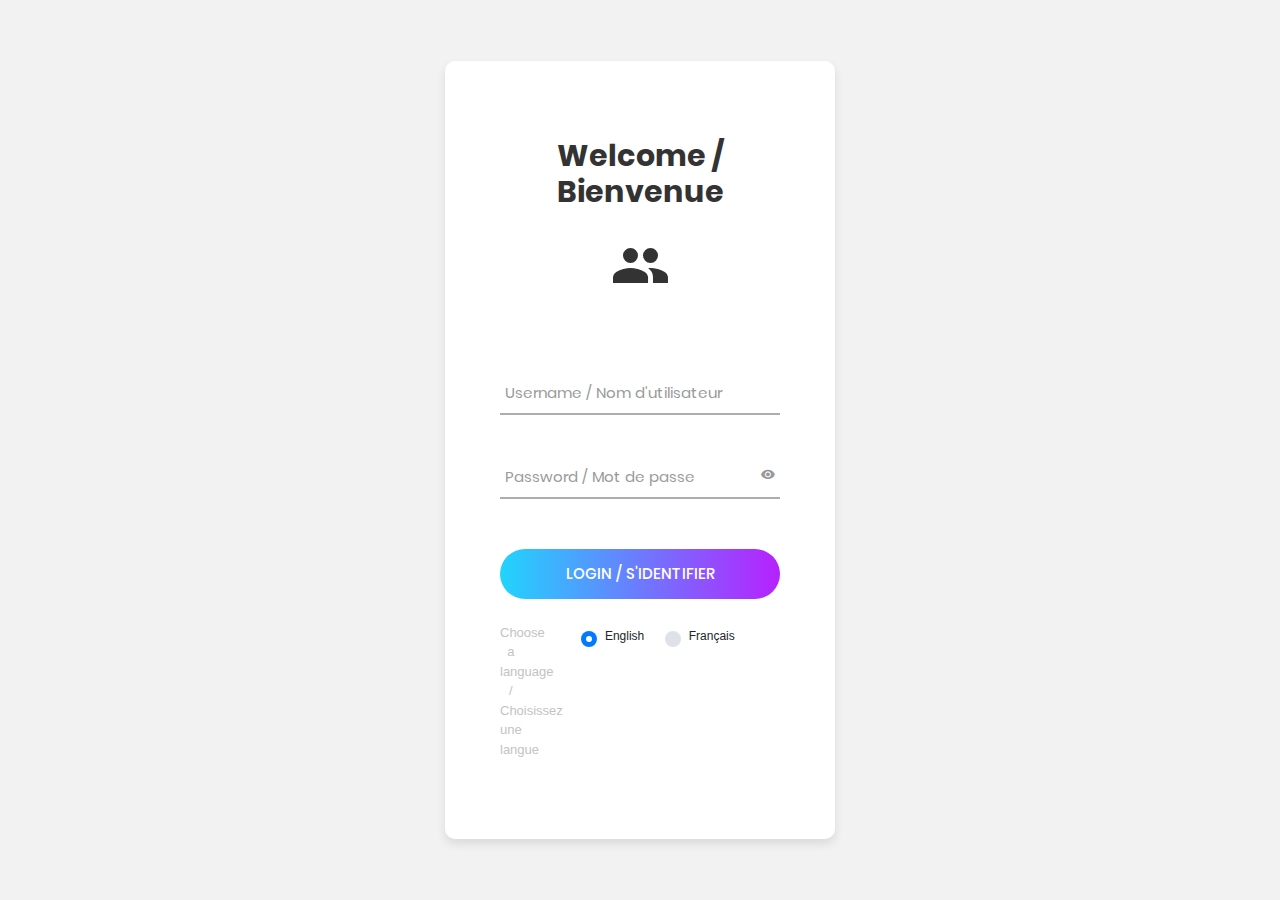
==== sections/index.html @ 65fd5db3 "changes" ====
<!doctype html>
<html lang="en">
  <head>
    <!-- Required meta tags -->
    <meta charset="utf-8">
    <meta name="viewport" content="width=device-width, initial-scale=1, shrink-to-fit=no">
    <link rel="stylesheet" href="../css/all.css">

    <link rel="stylesheet" href="../css/bootstrap-material-design.css">
    <link rel="stylesheet" href="../css/main.css">

    <title>Login</title>
  </head>

  <script>
    if(localStorage.getItem("userId") === null)
      window.location.replace("../index.html");
    sessionStorage.setItem("_todays_date", new Date().toJSON().slice(0,10).replace(/-/g,'-'));
    // alert("Language: " + localStorage.getItem("lang"));
  </script>

  <body >
    <div id="main_display" style="height: 100vh">
      <div class="bmd-layout-container bmd-drawer-f-l bmd-drawer-overlay">
        <header class="bmd-layout-header" style="background-color: white">
          <div class="navbar navbar-light bg-faded">
            <button class="btn btn-sm" type="button" data-toggle="drawer" data-target="#dw-s2">
              <span class="sr-only">Toggle drawer</span>
              <i class="fas fa-ellipsis-v"></i>
            </button>
            <button onclick="window.location.href='new_patient.html'" class="btn btn-main btn-sm" id="6"><i class="fas fa-plus"></i>New Patient</button>
            <p id="working_state" id="12"></p>
          </div>
        </header>
        <div id="dw-s2" class="bmd-layout-drawer bg-faded">
          <header>
            <a class="navbar-brand" id="1">Dashboard</a>
          </header>
          <ul class="list-group">
            <a class="list-group-item" onclick="logout()" id="2">Logout</a>
            <a class="list-group-item" onclick="synchronize()" id="sync_btn" hidden>Synchronize</a>
            <hr>
            <a class="list-group-item" onclick="window.location.reload(1)" id="3">Refresh</a>
            <a class="list-group-item" onclick="localStorage.setItem('connection', 'online'); window.location.reload(1)" id="4" hidden>Switch online</a>

            <a class="list-group-item" onclick="localStorage.setItem('connection', 'offline'); window.location.reload(1)" id="5" hidden>Switch offline</a>
          </ul>
        </div>
        <div class="container-fluid">
          <div class="row">
            <div class="col-sm-12">
              <form id="search_form">
                <div class="form-group">
                  <label for="search_query" id="0">Patient's name or phonenumber</label>
                  <div class="input-group mb-5">
                    <input required id="search_query" type="text" class="form-control" placeholder="" aria-label="Recipient's username" aria-describedby="basic-addon2">
                    <div class="input-group-append">
                      <button type="submit" class="btn btn-main btn-sm">Search</button>
                    </div>
                  </div>
                </div>
              </form>
            </div>
          </div>
        </div>
        <main class="bmd-layout-content">

          <div class="container">
            <div id="main_display_2">
              <div class="row">
                <div class="col-sm-12">
                  <div id="animationWindow"></div>
                  <div id="noRecords" class="jumbotron" style="background-color: #31b5f6" hidden>
                    <h3 style="color: white; font-weight: 100; text-align: center" id="7">No Records!</h3>
                  </div>

                  <div class="card">
                    <div class="card-header text-center" id="main_card_header" hidden></div>
                    <div class="card-body" id="patientDisplay" hidden></div>
                  </div>
                </div>
              </div>
            </div>
          </div>
          <br><br>
        </main>
      </div>
    </div>

    <!--  -->

    <script src="../js/jquery.js"></script>
    <script src="../js/popper.js" ></script>
    <script src="../js/bootstrap-material-design.js"></script>
    <script type="text/javascript" src="../js/bodymovin.min.js"></script>
    <script src="js/dashboard.js"></script>
    <script type="text/javascript" src="../js/main.js"></script>

    <script>
      var anim = bodymovin.loadAnimation(animData);
      anim.setSpeed(2.6);
      var text = ["Rechercher des dossiers de patients (nom ou numéro de téléphone)", "Panneau de contrôle", "Déconnecter", "Recharger", "Utiliser en ligne", "Utiliser hors ligne", "Nouveau patient", "Pas d'enregistrements"];
    </script>

    <script>

      function logout() {
        sessionStorage.removeItem("userId");
        localStorage.removeItem("userId");
        localStorage.removeItem("lang");
        localStorage.removeItem("userAccess");
        localStorage.removeItem("phonenumber");
        sessionStorage.removeItem("_todays_date");
        window.location.replace("../index.html");
      }

      $(document).ready(function() {
        // Default on load behaviour
        $('body').bootstrapMaterialDesign();
        var lang = localStorage.getItem("lang");
        // var lang = "fr";
        console.log("lang: " + lang);
        sessionStorage.removeItem("userId");

        var dashboard = new Dashboard(lang);
        dashboard.default();

        var success = function(sr) {
          if(sr.length < 1) {
            failed();
            return;
          }
          setTimeout(function(){
            document.getElementById("animationWindow").innerHTML = "";
            var patientId;
            var name;
            var gender;
            var duration;
            var phonenumber;
            var age;
            var pc = new PatientCard;
            var size = sr.length;
            for(var i=size-1;i>=0;i--) {
              // if(i > 20) {
              //   console.log("Greater than 20");
              //   break;
              // };
              patientId = sr[i].id;
              age = sr[i].age;
              name = sr[i].name;
              gender = sr[i].gender;
              duration = sr[i].duration;
              phonenumber = sr[i].telephone;

              pc.id = patientId;
              pc.name = name;
              pc.gender = gender;
              pc.duration = duration;
              pc.phonenumber = phonenumber;
              pc.age = age;
              dashboard.addPatient(pc);
            }
          }, 10);
          // console.log("passed here");
          console.log("Done")
        };

        var failed = function() {
          console.log("Failed running");
          setTimeout(function(){
            document.getElementById("animationWindow").innerHTML = "";
            document.getElementById("noRecords").removeAttribute("hidden", "hidden");
          }, 10);
        };

        var userId = localStorage.getItem("userId");
        var connection = localStorage.getItem("connection");
        transmission.connection = connection;
        transmission.userId = userId;
        transmission.fetch("patients", success, failed);

        //Translation
        translate("dashboard");

        // On search
        document.forms['search_form'].addEventListener("submit", function(event) {
          event.preventDefault();
          dashboard.default();

          var anim = bodymovin.loadAnimation(animData);
          anim.setSpeed(2.6);

          var query = this.search_query.value;
          var information = {"query":query, "id":localStorage.getItem("userId")};
          var success = function(sr) {
            document.getElementById("animationWindow").innerHTML = "";
            var ch = document.getElementById("main_card_header");
            ch.removeAttribute("hidden");
            ch.innerHTML = localStorage.getItem("lang") == "en" ?  "Search Results - " + query : "Résultats de la recherche - " + query;

            var pc = new PatientCard;
            for(var i in sr) {
              patientId = sr[i].id;
              pc.id = patientId;
              pc.name = sr[i].name;
              pc.gender = sr[i].gender;
              pc.duration = sr[i].duration;
              pc.phonenumber = sr[i].telephone;
              pc.age = sr[i].age;
              dashboard.addPatient(pc);
            }
          };

          var failure = function() {
            document.getElementById("animationWindow").innerHTML = "";
            var ch = document.getElementById("main_card_header");
            ch.removeAttribute("hidden");
            ch.innerHTML = localStorage.getItem("lang") == "en" ?  "Search Results - " + query : "Résultats de la recherche - " + query;
            localStorage.getItem("lang") == "en" ? dashboard.log("Nothing found!", "<br><a style='font-size: 12px' href='' onclick='window.location.reload(1)'>Click here to refresh</a>") : dashboard.log("Rien n'a été trouvé!", "<br><a style='font-size: 12px' href='' onclick='window.location.reload(1)'>Cliquez ici pour actualiser</a>");
          };

          transmission._search("patients", information, success, failure);
        });

      }); //Don't delete
    </script>
  </body>
</html>
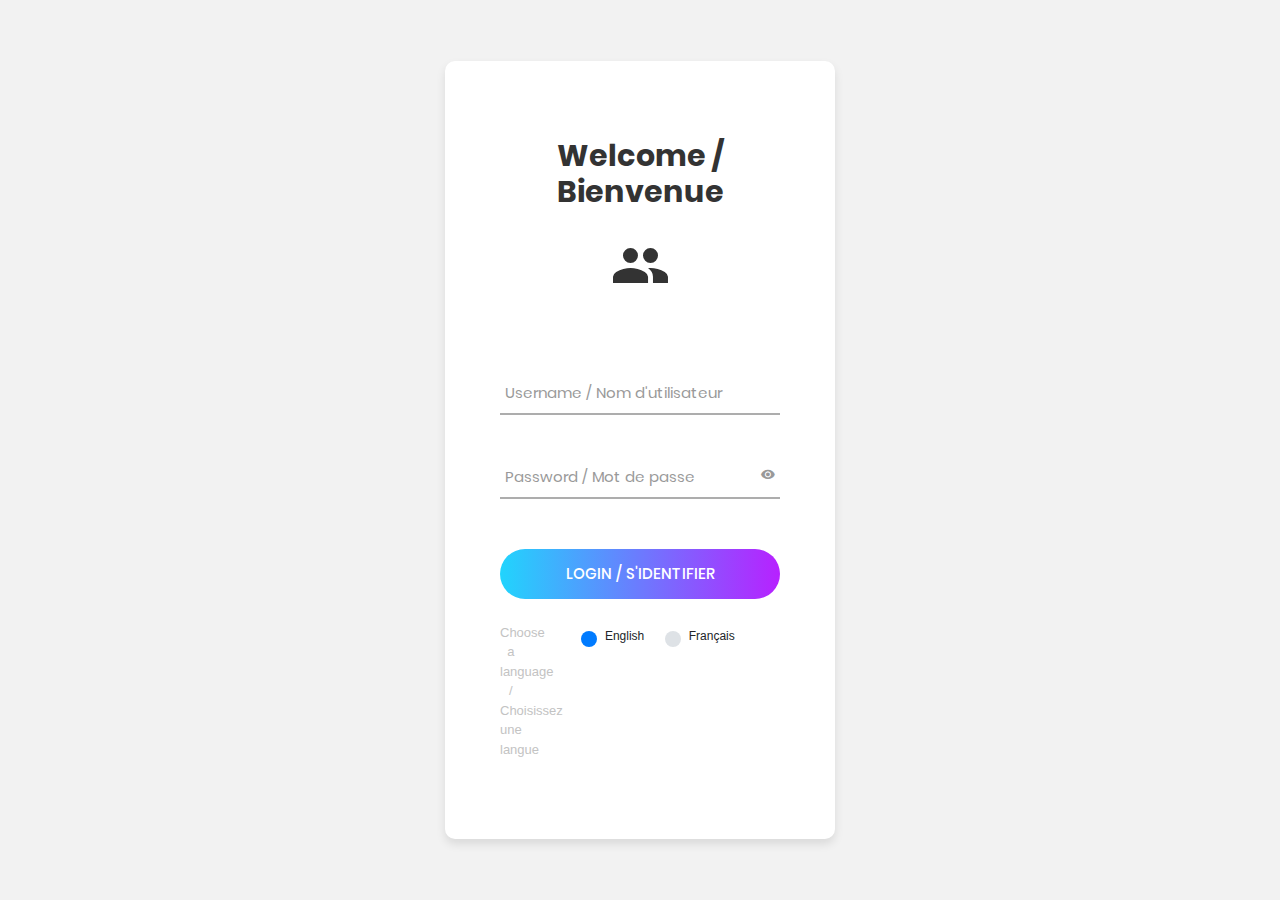
==== commit 6c436b6b: "changes" ====
--- a/sections/index.html
+++ b/sections/index.html
@@ -13,7 +13,7 @@
   </head>
 
   <script>
-    if(localStorage.getItem("userId") === null)
+    if(localStorage.getItem("user") === null)
       window.location.replace("../index.html");
     sessionStorage.setItem("_todays_date", new Date().toJSON().slice(0,10).replace(/-/g,'-'));
     // alert("Language: " + localStorage.getItem("lang"));
@@ -29,7 +29,7 @@
               <i class="fas fa-ellipsis-v"></i>
             </button>
             <button onclick="window.location.href='new_patient.html'" class="btn btn-main btn-sm" id="6"><i class="fas fa-plus"></i>New Patient</button>
-            <p id="working_state" id="12"></p>
+            <small id="working_state" id="12"></small>
           </div>
         </header>
         <div id="dw-s2" class="bmd-layout-drawer bg-faded">
@@ -40,7 +40,9 @@
             <a class="list-group-item" onclick="logout()" id="2">Logout</a>
             <a class="list-group-item" onclick="synchronize()" id="sync_btn" hidden>Synchronize</a>
             <hr>
-            <a class="list-group-item" onclick="window.location.reload(1)" id="3">Refresh</a>
+            <a class="list-group-item" onclick="window.location.reload(1)" id="3">Refresh</a><hr>
+            <a class="list-group-item" onclick="change_lang('fr'); window.location.reload(1)" id="3"> Changer en Français</a>
+            <a class="list-group-item" onclick="change_lang('en'); window.location.reload(1)" id="3"> Switch to English</a>
             <a class="list-group-item" onclick="localStorage.setItem('connection', 'online'); window.location.reload(1)" id="4" hidden>Switch online</a>
 
             <a class="list-group-item" onclick="localStorage.setItem('connection', 'offline'); window.location.reload(1)" id="5" hidden>Switch offline</a>
@@ -55,7 +57,7 @@
                   <div class="input-group mb-5">
                     <input required id="search_query" type="text" class="form-control" placeholder="" aria-label="Recipient's username" aria-describedby="basic-addon2">
                     <div class="input-group-append">
-                      <button type="submit" class="btn btn-main btn-sm">Search</button>
+                      <button type="submit" class="btn btn-main btn-sm" id="__search">Search</button>
                     </div>
                   </div>
                 </div>
@@ -106,12 +108,16 @@
 
       function logout() {
         sessionStorage.removeItem("userId");
-        localStorage.removeItem("userId");
+        localStorage.removeItem("user");
         localStorage.removeItem("lang");
         localStorage.removeItem("userAccess");
         localStorage.removeItem("phonenumber");
         sessionStorage.removeItem("_todays_date");
         window.location.replace("../index.html");
+      }
+
+      function change_lang(lang) {
+        localStorage.setItem("lang", lang);
       }
 
       $(document).ready(function() {
@@ -125,8 +131,8 @@
         var dashboard = new Dashboard(lang);
         dashboard.default();
 
-        var success = function(sr) {
-          if(sr.length < 1) {
+        var success = function(patients) {
+          if(patients.length < 1) {
             failed();
             return;
           }
@@ -139,18 +145,15 @@
             var phonenumber;
             var age;
             var pc = new PatientCard;
-            var size = sr.length;
-            for(var i=size-1;i>=0;i--) {
-              // if(i > 20) {
-              //   console.log("Greater than 20");
-              //   break;
-              // };
-              patientId = sr[i].id;
-              age = sr[i].age;
-              name = sr[i].name;
-              gender = sr[i].gender;
-              duration = sr[i].duration;
-              phonenumber = sr[i].telephone;
+            var count = 0;
+
+            for(var i in patients) {
+              patientId = patients[i].id;
+              age = patients[i].age;
+              name = patients[i].name;
+              gender = patients[i].gender;
+              duration = patients[i].duration;
+              phonenumber = patients[i].telephone1;
 
               pc.id = patientId;
               pc.name = name;
@@ -159,6 +162,8 @@
               pc.phonenumber = phonenumber;
               pc.age = age;
               dashboard.addPatient(pc);
+              ++count;
+              if(count > 20) break;
             }
           }, 10);
           // console.log("passed here");
--- a/css/main.css
+++ b/css/main.css
@@ -17,6 +17,11 @@
 
 .btn-main {
   background-color: #2393f0;
+  color: white;
+}
+
+.btn-main-2 {
+  background-color: #54bdc4;
   color: white;
 }
 
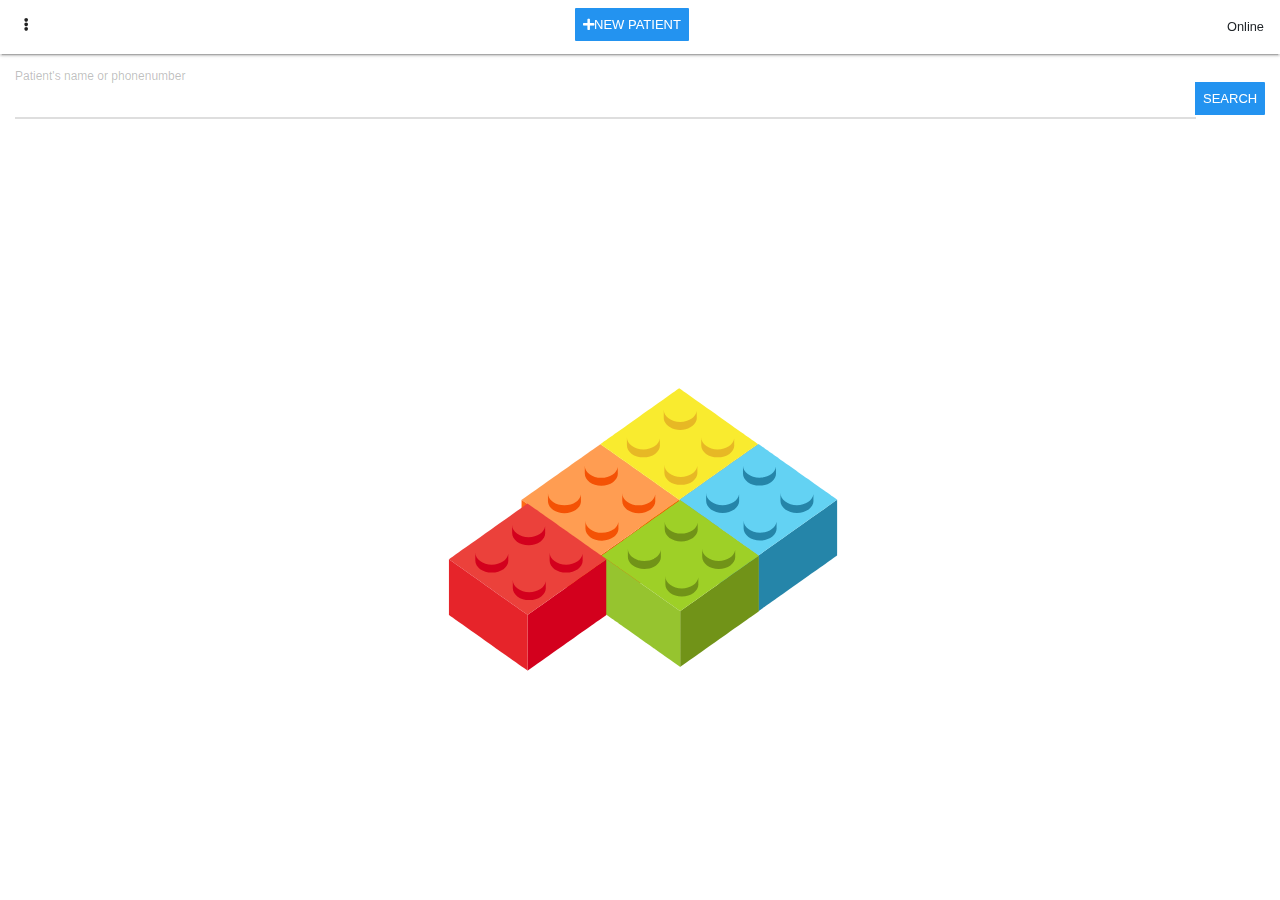
==== commit dfef4fe5: "changes" ====
--- a/sections/index.html
+++ b/sections/index.html
@@ -13,8 +13,9 @@
   </head>
 
   <script>
-    if(localStorage.getItem("user") === null)
+    if(localStorage.getItem("user") == "undefined") {
       window.location.replace("../index.html");
+    }
     sessionStorage.setItem("_todays_date", new Date().toJSON().slice(0,10).replace(/-/g,'-'));
     // alert("Language: " + localStorage.getItem("lang"));
   </script>
@@ -46,6 +47,8 @@
             <a class="list-group-item" onclick="localStorage.setItem('connection', 'online'); window.location.reload(1)" id="4" hidden>Switch online</a>
 
             <a class="list-group-item" onclick="localStorage.setItem('connection', 'offline'); window.location.reload(1)" id="5" hidden>Switch offline</a>
+            <hr>
+            <a class="list-group-item" id="8" onclick="window.location.replace('settings.html')">Account settings</a>
           </ul>
         </div>
         <div class="container-fluid">
@@ -101,7 +104,16 @@
     <script>
       var anim = bodymovin.loadAnimation(animData);
       anim.setSpeed(2.6);
-      var text = ["Rechercher des dossiers de patients (nom ou numéro de téléphone)", "Panneau de contrôle", "Déconnecter", "Recharger", "Utiliser en ligne", "Utiliser hors ligne", "Nouveau patient", "Pas d'enregistrements"];
+      var text = [
+        "Rechercher des dossiers de patients (nom ou numéro de téléphone)", "Panneau de contrôle",
+        "Déconnecter",
+        "Recharger",
+        "Utiliser en ligne",
+        "Utiliser hors ligne",
+        "Nouveau patient",
+        "Pas d'enregistrements",
+        "Paramètres du compte"
+      ];
     </script>
 
     <script>
@@ -126,7 +138,8 @@
         var lang = localStorage.getItem("lang");
         // var lang = "fr";
         console.log("lang: " + lang);
-        sessionStorage.removeItem("userId");
+        sessionStorage.removeItem("patient");
+        sessionStorage.removeItem("specimen");
 
         var dashboard = new Dashboard(lang);
         dashboard.default();
@@ -138,32 +151,21 @@
           }
           setTimeout(function(){
             document.getElementById("animationWindow").innerHTML = "";
-            var patientId;
-            var name;
-            var gender;
-            var duration;
-            var phonenumber;
-            var age;
             var pc = new PatientCard;
             var count = 0;
 
-            for(var i in patients) {
-              patientId = patients[i].id;
-              age = patients[i].age;
-              name = patients[i].name;
-              gender = patients[i].gender;
-              duration = patients[i].duration;
-              phonenumber = patients[i].telephone1;
-
-              pc.id = patientId;
-              pc.name = name;
-              pc.gender = gender;
-              pc.duration = duration;
-              pc.phonenumber = phonenumber;
-              pc.age = age;
+            // for(var i in patients) {
+            //   pc.patient = patients[i];
+            //   dashboard.addPatient(pc);
+            //   ++count;
+            //   if(count > 20) break;
+            // }
+
+            var start = patients.length > 20 ? (patients.length % 20) : 0;
+
+            for(var i=start;i<patients.length;++i) {
+              pc.patient = patients[i];
               dashboard.addPatient(pc);
-              ++count;
-              if(count > 20) break;
             }
           }, 10);
           // console.log("passed here");
@@ -196,22 +198,15 @@
           anim.setSpeed(2.6);
 
           var query = this.search_query.value;
-          var information = {"query":query, "id":localStorage.getItem("userId")};
-          var success = function(sr) {
+          var success = function(patients) {
             document.getElementById("animationWindow").innerHTML = "";
             var ch = document.getElementById("main_card_header");
             ch.removeAttribute("hidden");
             ch.innerHTML = localStorage.getItem("lang") == "en" ?  "Search Results - " + query : "Résultats de la recherche - " + query;
 
             var pc = new PatientCard;
-            for(var i in sr) {
-              patientId = sr[i].id;
-              pc.id = patientId;
-              pc.name = sr[i].name;
-              pc.gender = sr[i].gender;
-              pc.duration = sr[i].duration;
-              pc.phonenumber = sr[i].telephone;
-              pc.age = sr[i].age;
+            for(var i in patients) {
+              pc.patient = patients[i];
               dashboard.addPatient(pc);
             }
           };
@@ -224,7 +219,8 @@
             localStorage.getItem("lang") == "en" ? dashboard.log("Nothing found!", "<br><a style='font-size: 12px' href='' onclick='window.location.reload(1)'>Click here to refresh</a>") : dashboard.log("Rien n'a été trouvé!", "<br><a style='font-size: 12px' href='' onclick='window.location.reload(1)'>Cliquez ici pour actualiser</a>");
           };
 
-          transmission._search("patients", information, success, failure);
+          var path;
+          transmission.fetch("patients", success, failure, path, query);
         });
 
       }); //Don't delete
--- a/css/main.css
+++ b/css/main.css
@@ -53,6 +53,7 @@
 body {
   background-color: white;
   height: 100vh;
+  width: 100%;
 }
 
 main {
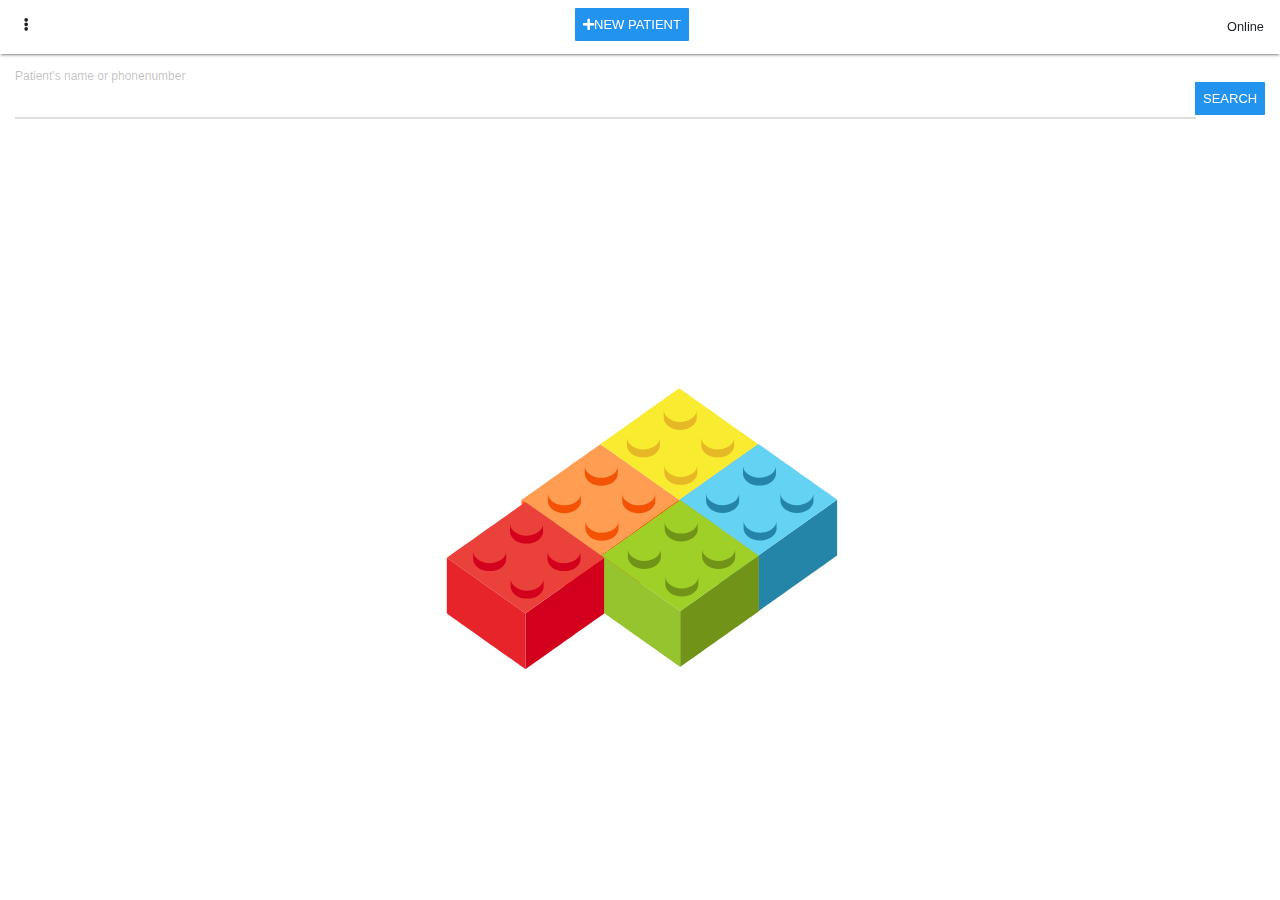
==== commit 1c4d1291: "changes" ====
--- a/sections/index.html
+++ b/sections/index.html
@@ -161,9 +161,9 @@
             //   if(count > 20) break;
             // }
 
-            var start = patients.length > 20 ? (patients.length % 20) : 0;
-
-            for(var i=start;i<patients.length;++i) {
+            // var start = patients.length > 20 ? (patients.length % 20) : 0;
+
+            for(var i=patients.length-1;i>-1;--i) {
               pc.patient = patients[i];
               dashboard.addPatient(pc);
             }
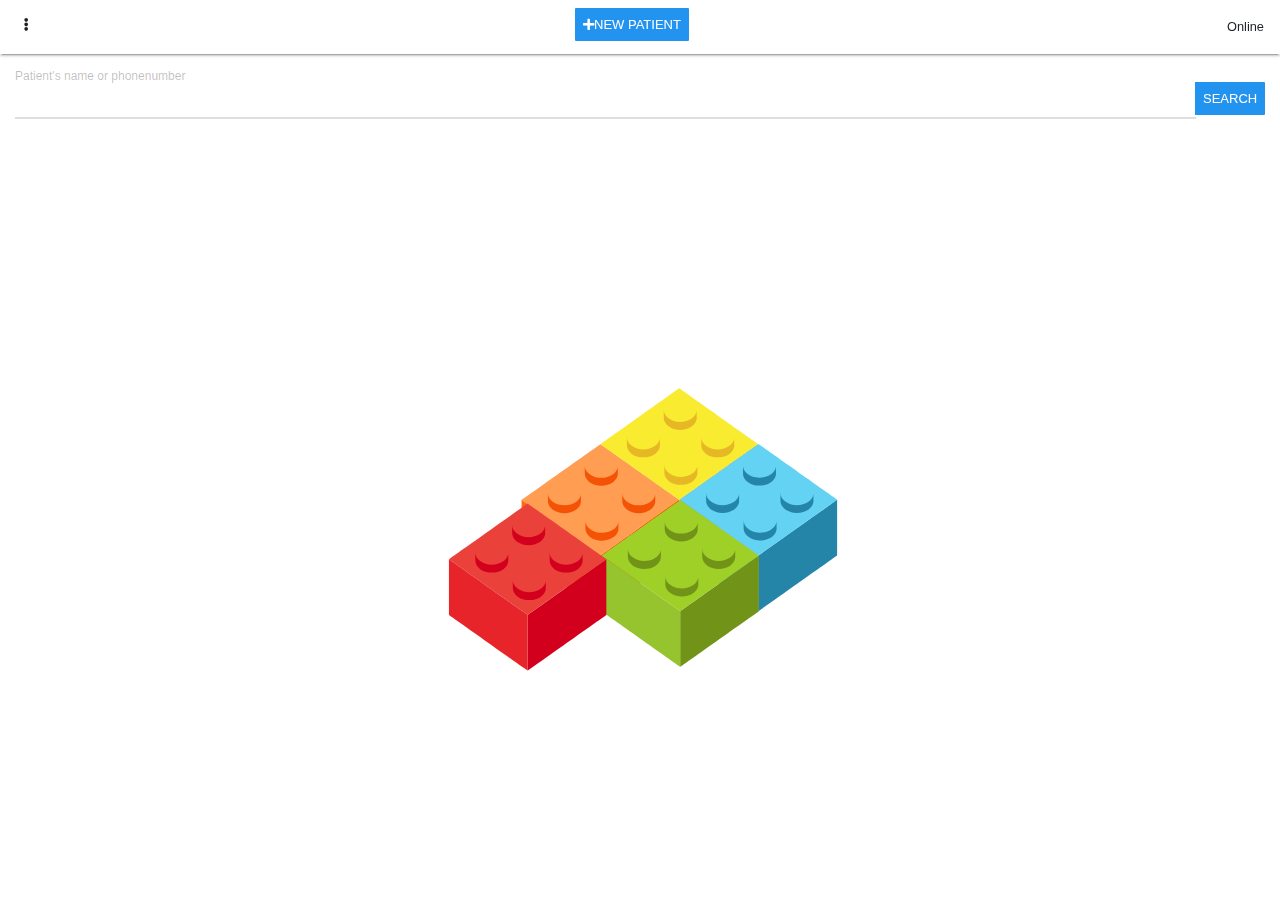
==== commit 68b8f0c2: "changes" ====
--- a/sections/index.html
+++ b/sections/index.html
@@ -154,15 +154,6 @@
             var pc = new PatientCard;
             var count = 0;
 
-            // for(var i in patients) {
-            //   pc.patient = patients[i];
-            //   dashboard.addPatient(pc);
-            //   ++count;
-            //   if(count > 20) break;
-            // }
-
-            // var start = patients.length > 20 ? (patients.length % 20) : 0;
-
             for(var i=patients.length-1;i>-1;--i) {
               pc.patient = patients[i];
               dashboard.addPatient(pc);
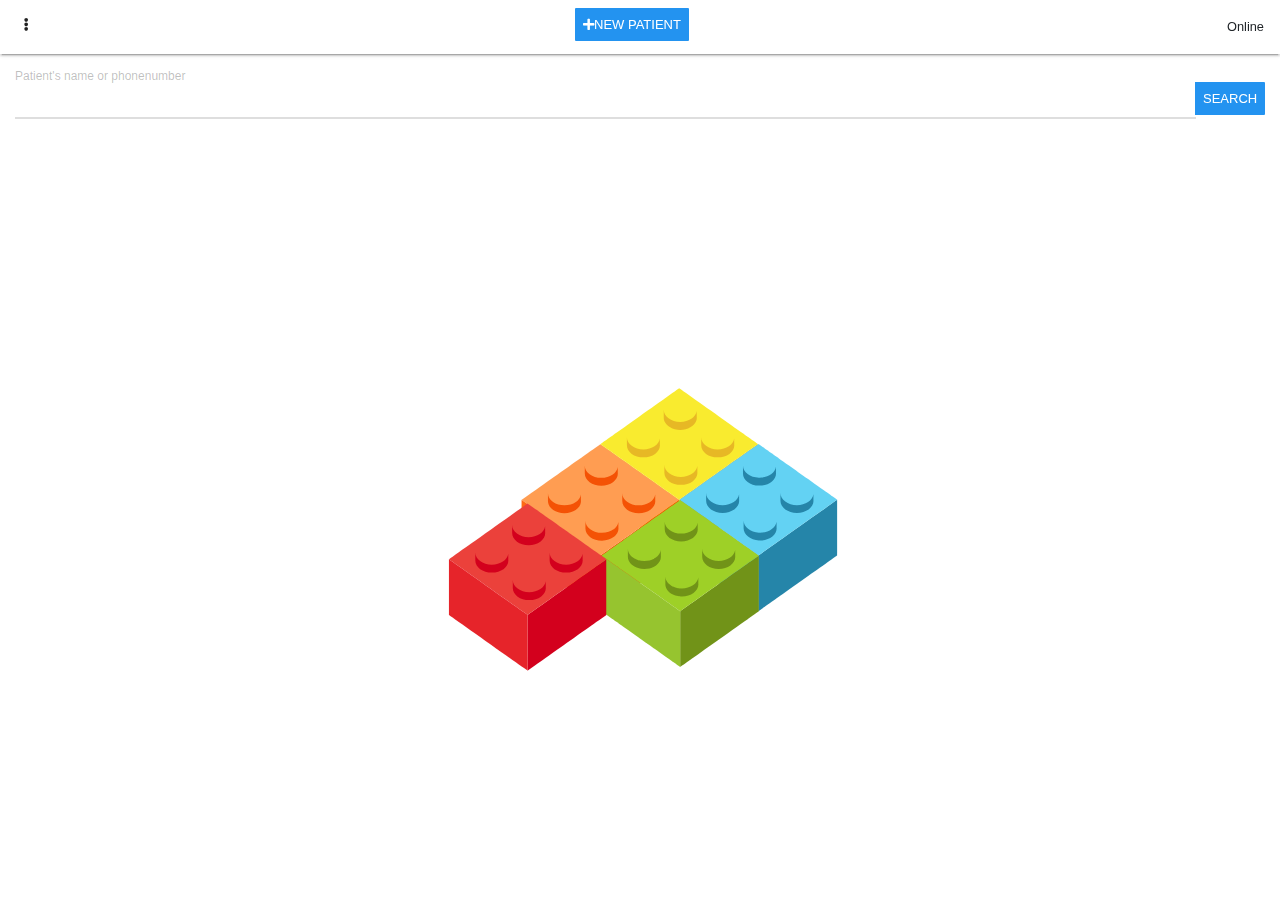
==== commit d4004ad4: "changes" ====
--- a/sections/index.html
+++ b/sections/index.html
@@ -49,6 +49,13 @@
             <a class="list-group-item" onclick="localStorage.setItem('connection', 'offline'); window.location.reload(1)" id="5" hidden>Switch offline</a>
             <hr>
             <a class="list-group-item" id="8" onclick="window.location.replace('settings.html')">Account settings</a>
+            <a class="list-group-item" id="9" onclick="window.location.replace('admin.html')">Administration</a>
+            <script>
+            var user = JSON.parse(localStorage.getItem("user"));
+            if(user.privilege == "worker") {
+              document.getElementById("9").setAttribute("hidden", "hidden");
+            }
+            </script>
           </ul>
         </div>
         <div class="container-fluid">
@@ -136,10 +143,13 @@
         // Default on load behaviour
         $('body').bootstrapMaterialDesign();
         var lang = localStorage.getItem("lang");
-        // var lang = "fr";
-        console.log("lang: " + lang);
+
+        //TODO: explain why this code later
         sessionStorage.removeItem("patient");
         sessionStorage.removeItem("specimen");
+        sessionStorage.removeItem("lab_fetch");
+        sessionStorage.removeItem("pathway");
+        sessionStorage.removeItem("fetch_follow_up");
 
         var dashboard = new Dashboard(lang);
         dashboard.default();
@@ -171,11 +181,14 @@
           }, 10);
         };
 
-        var userId = localStorage.getItem("userId");
-        var connection = localStorage.getItem("connection");
-        transmission.connection = connection;
-        transmission.userId = userId;
-        transmission.fetch("patients", success, failed);
+        var information = {
+          type : "get",
+          uri : `/patients?limit=20&community_id=${JSON.parse(localStorage.getItem("user")).community_id}&sort=id:desc`,
+          on_success : success,
+          on_failed : failed
+        }
+
+        transmission_new(information);
 
         //Translation
         translate("dashboard");
@@ -188,7 +201,7 @@
           var anim = bodymovin.loadAnimation(animData);
           anim.setSpeed(2.6);
 
-          var query = this.search_query.value;
+          var query = this.search_query.value
           var success = function(patients) {
             document.getElementById("animationWindow").innerHTML = "";
             var ch = document.getElementById("main_card_header");
@@ -210,8 +223,13 @@
             localStorage.getItem("lang") == "en" ? dashboard.log("Nothing found!", "<br><a style='font-size: 12px' href='' onclick='window.location.reload(1)'>Click here to refresh</a>") : dashboard.log("Rien n'a été trouvé!", "<br><a style='font-size: 12px' href='' onclick='window.location.reload(1)'>Cliquez ici pour actualiser</a>");
           };
 
-          var path;
-          transmission.fetch("patients", success, failure, path, query);
+          var information = {
+            type : "get",
+            uri : `/patients?like=name:${query}&sort=id:asc`,
+            on_success : success,
+            on_failed : failed
+          }
+          transmission_new(information);
         });
 
       }); //Don't delete
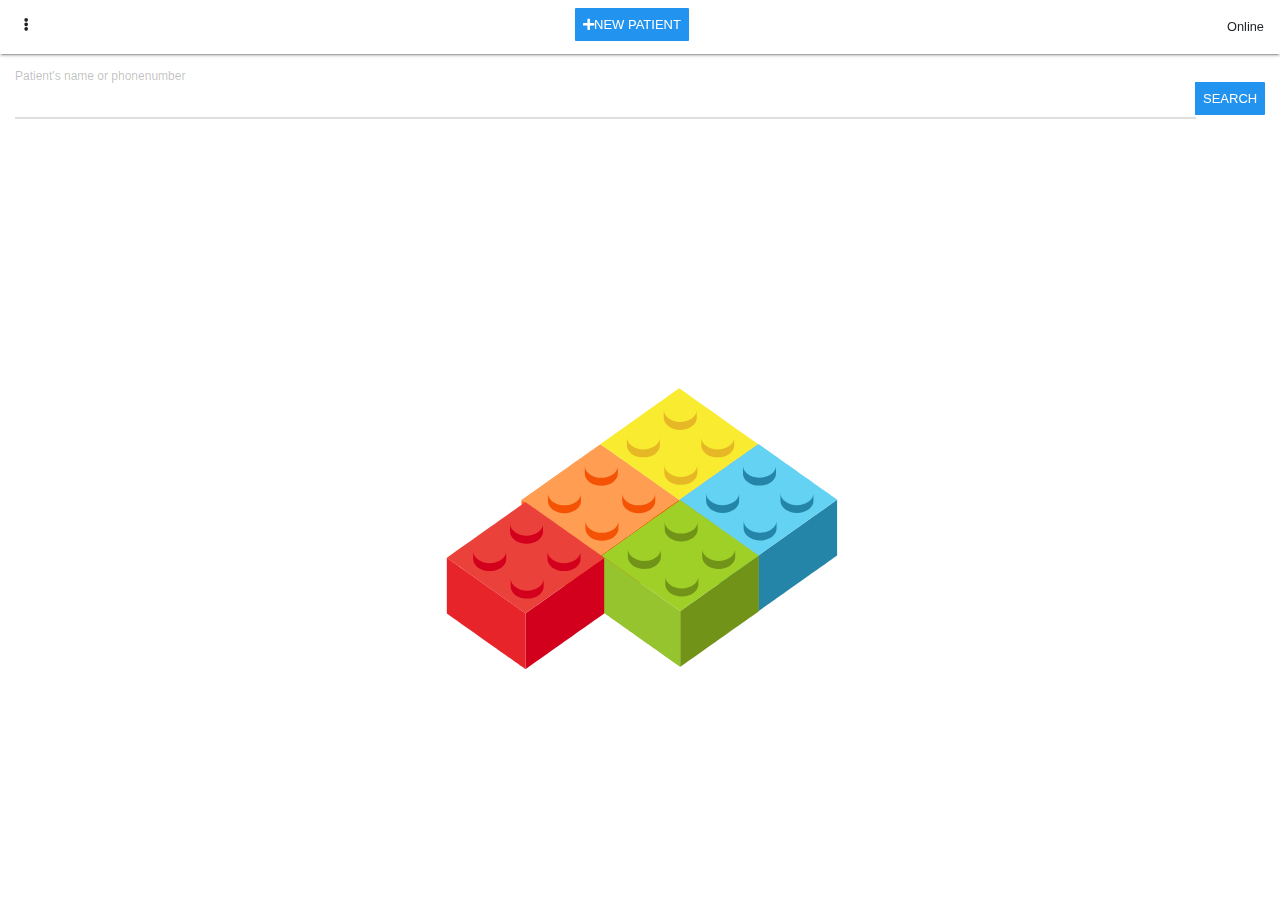
==== commit 5e47b3d5: "changes" ====
--- a/sections/index.html
+++ b/sections/index.html
@@ -150,6 +150,7 @@
         sessionStorage.removeItem("lab_fetch");
         sessionStorage.removeItem("pathway");
         sessionStorage.removeItem("fetch_follow_up");
+        sessionStorage.removeItem("fetch_outcome");
 
         var dashboard = new Dashboard(lang);
         dashboard.default();
